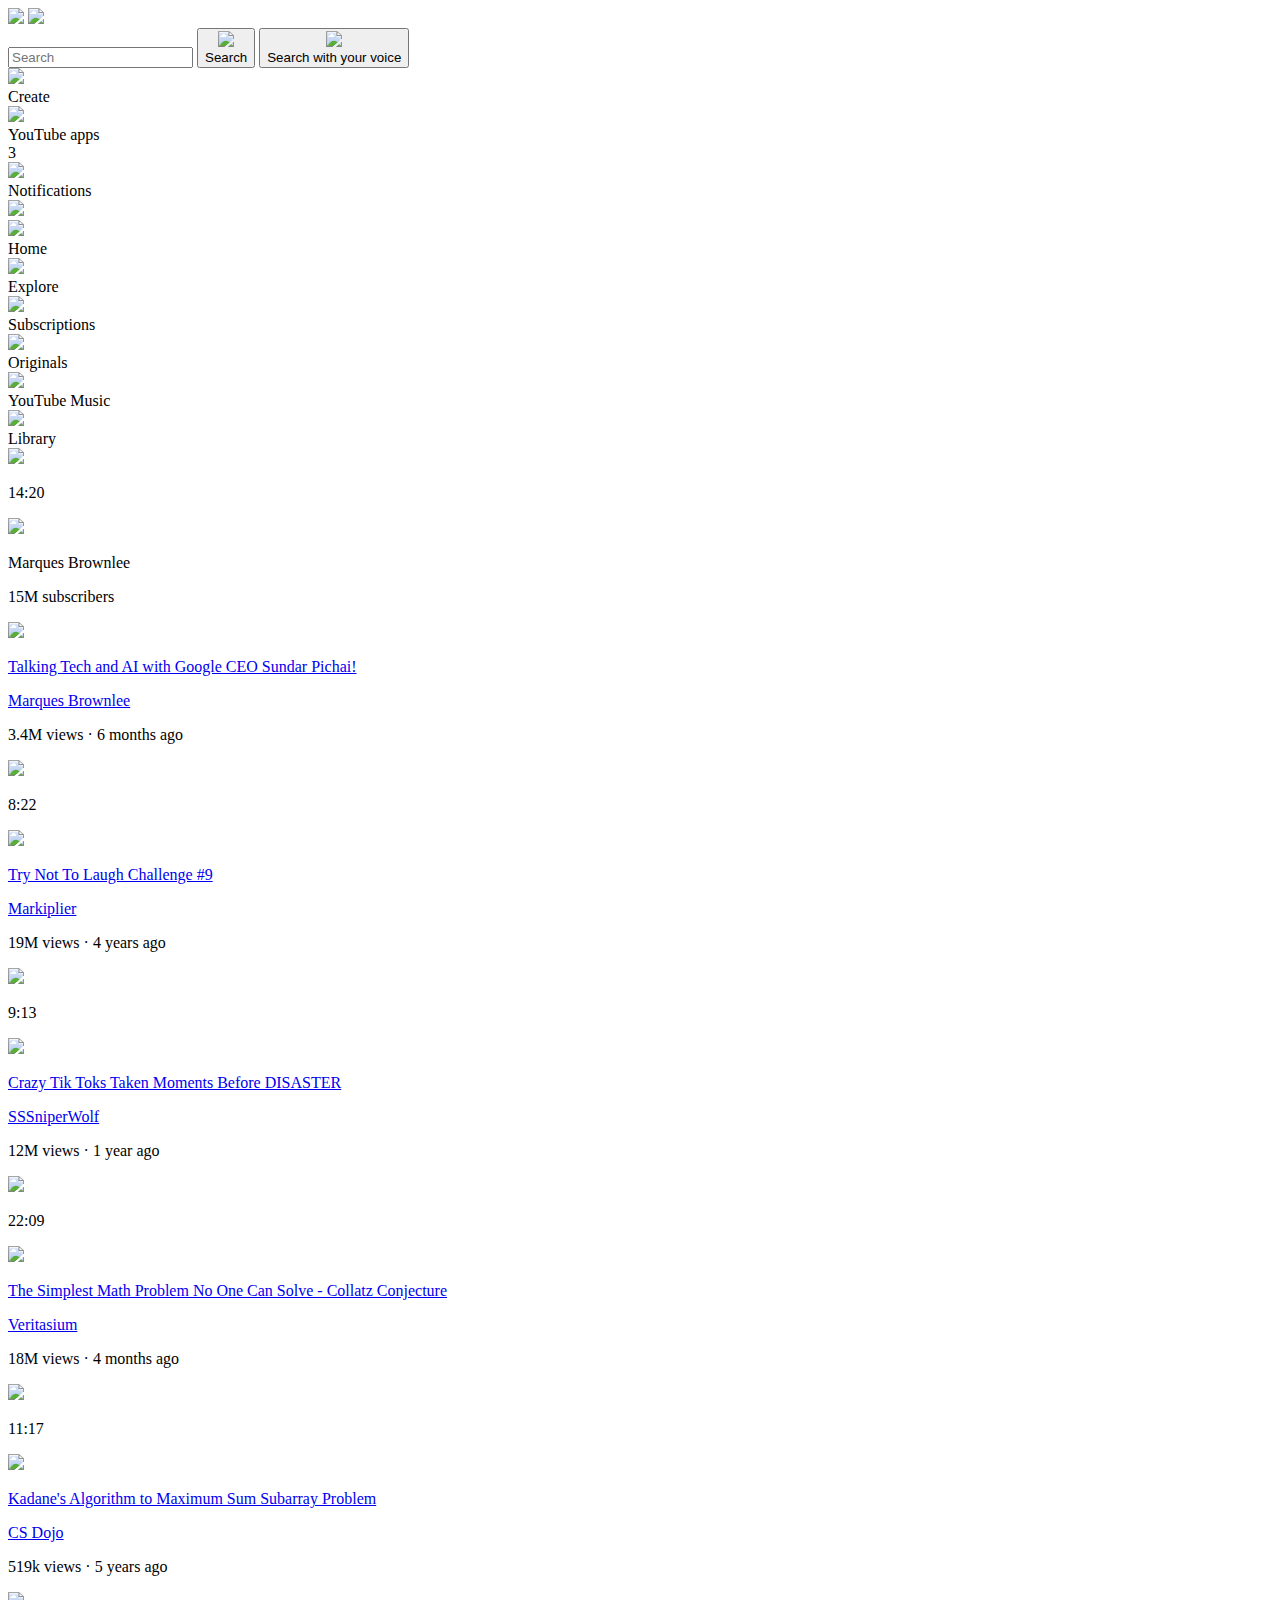
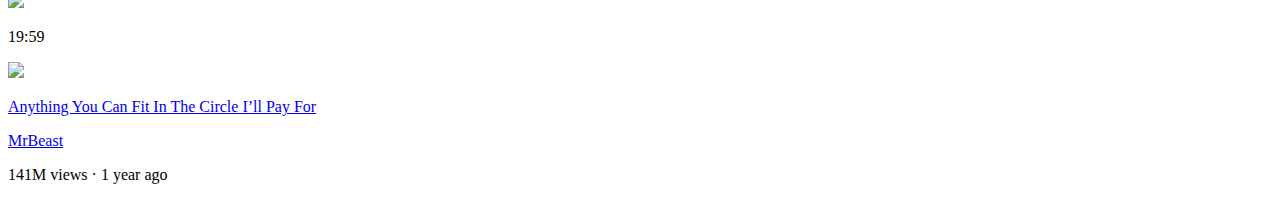
==== youtube.html @ 3969df87 "Add files via upload" ====
<!DOCTYPE html>
<hmtl>
  <head>
    <title>Youtube.com Clone</title>

    <link rel="preconnect" href="https://fonts.googleapis.com">
    <link rel="preconnect" href="https://fonts.gstatic.com" crossorigin>
    <link href="https://fonts.googleapis.com/css2?family=Roboto:wght@400;500;700&display=swap" rel="stylesheet">

    
    <link rel="stylesheet" href="styles/general.css">
    <link rel="stylesheet" href="styles/header.css">
    <link rel="stylesheet" href="styles/video.css">
    <link rel="stylesheet" href="styles/sidebar.css">

  </head>
  <body>
    <header class="header">

      <div class="left-section">
        <img class="hamburger-menu" src="icons/hamburger-menu.svg">
        <img class="youtube-logo" src="icons/youtube-logo.svg">
      </div>

      <div class="middle-section">
        <input class="search-bar" type="text" 
        placeholder="Search">

        <button class="search-button">
          <img class="search-icon" src="icons/search.svg">
          <div class="tooltip">Search</div>
        </button>
        <!--Comment-->

        <button class="voice-search-button">
          <img class="voice-search-icon" src="icons/voice-search-icon.svg">
          <div class="tooltip">Search with your voice</div>
        </button>
      </div>

      <div class="right-section">

        <div class="upload-icon-container">
          <img class="upload-icon" src="icons/upload.svg">
          <div class="tooltip">Create</div>
        </div>

        <div class="youtube-apps-icon-container">
          <img class="youtube-apps-icon" src="icons/youtube-apps.svg">
          <div class="tooltip">YouTube apps</div>
        </div>
 
        <div class="notifications-icon-container">
          <div class="notifications-count">3</div>
          <img class="notifications-icon" src="icons/notifications.svg">
          <div class="tooltip">Notifications</div>
        </div>

        <img class="current-user-picture" src="ProfilePics/my-channel.jpeg">

      </div>

    </header>

    <nav class="sidebar">
      <div class="sidebar-link">
        <img src="icons/home.svg">
        <div>Home</div>
      </div>
      <div class="sidebar-link">
        <img src="icons/explore.svg">
        <div>Explore</div>
      </div>
      <div class="sidebar-link">
        <img src="icons/subscriptions.svg">
        <div>Subscriptions</div>
      </div>
      <div class="sidebar-link">
        <img src="icons/originals.svg">
        <div>Originals</div>
      </div>
      <div class="sidebar-link">
        <img src="icons/youtube-music.svg">
        <div>YouTube Music</div>
      </div>
      <div class="sidebar-link">
        <img src="icons/library.svg">
        <div>Library</div>
      </div>
    </nav>
    
    <main>
      <section class="video-grid">
      
        <div class="video-preview">
          <div class="thumbnail-row">
            <a href="https://www.youtube.com/watch?v=n2RNcPRtAiY">
              <img class="thumbnail" src="thumbnails/thumbnail-1.webp">
            </a>
            <div class="video-time">
              <p>14:20</p>
            </div>

          </div>
          <div class="video-info-grid">
            <div class="channel-picture">

              <div class="profile-tooltip">
                
                <div class="profile-tooltip-image-box">
                  <img class="profile-picture" src="profilePics/channel-1.jpg"></img>
                </div>

                <div class="profile-tooltip-info">
                  <p class="profile-tooltip-name">Marques Brownlee</p>
                  <p class="profile-tooltip-subscribers">15M subscribers</p>
                </div>
              
              </div>

              <a href="https://www.youtube.com/c/mkbhd">
                <img class="profile-picture" src="profilePics/channel-1.jpg">
              </a>
            </div>
            <div class="video-info">
              <p class="video-title">
                <a class="video-link" href="https://www.youtube.com/watch?v=n2RNcPRtAiY">
                  Talking Tech and AI with Google CEO Sundar Pichai!</a>
              </p>
              <p class="video-author">
                <a class="channel-link" href="https://www.youtube.com/c/mkbhd">
                  Marques Brownlee</a>
              </p>
              <p class="video-stats">
                3.4M views &#183; 6 months ago
              </p>
            </div>
            
            
          </div>
          
        
        
        </div>

        <div class="video-preview">
          <div class="thumbnail-row">
            <a href="https://www.youtube.com/watch?v=mP0RAo9SKZk">
              <img class="thumbnail" src="thumbnails/thumbnail-2.webp">
            </a>  
            <div class="video-time">
              <p>8:22</p>
            </div>
          </div>
          <div class="video-info-grid">
            <div class="channel-picture">
              <a href="https://www.youtube.com/c/markiplier">
                <img class="profile-picture" src="profilePics/channel-2.jpg">
              </a>
            </div>
            <div class="video-info">
              <p class="video-title">
                <a class="video-link" href="https://www.youtube.com/watch?v=mP0RAo9SKZk">
                  Try Not To Laugh Challenge #9</a>
              </p>
              <p class="video-author">
                <a class="channel-link" href="https://www.youtube.com/c/markiplier">
                  Markiplier</a>
              </p>
              <p class="video-stats">
                19M views &#183; 4 years ago
              </p>
            </div>
            
            
          </div>
          
        
        
        </div>

        <div class="video-preview">
          <div class="thumbnail-row">
            <a href="https://www.youtube.com/watch?v=FgjPQQeTh1w">
              <img class="thumbnail" src="thumbnails/thumbnail-3.webp">
            </a>
            <div class="video-time">
              <p>9:13</p>
            </div>
          </div>
          <div class="video-info-grid">
            <div class="channel-picture">
              <a href="https://www.youtube.com/user/SSSniperWolf">
                <img class="profile-picture" src="profilePics/channel-3.jpg">
              </a>
            </div>
            <div class="video-info">
              <p class="video-title">
                <a class="video-link" href="https://www.youtube.com/watch?v=FgjPQQeTh1w">
                  Crazy Tik Toks Taken Moments Before DISASTER</a>
              </p>
              <p class="video-author">
                <a class="channel-link" href="https://www.youtube.com/user/SSSniperWolf">
                  SSSniperWolf</a>
              </p>
              <p class="video-stats">
                12M views &#183; 1 year ago
              </p>
            </div>
            
            
          </div>
          
        
        
        </div>

        <div class="video-preview">
          <div class="thumbnail-row">
            <a href="https://www.youtube.com/watch?v=094y1Z2wpJg">
              <img class="thumbnail" src="thumbnails/thumbnail-4.webp">
            </a>
            <div class="video-time">
              <p>22:09</p>
            </div>
          </div>
          <div class="video-info-grid">
            <div class="channel-picture">
              <a href="https://www.youtube.com/c/veritasium">
                <img class="profile-picture" src="profilePics/channel-4.jpg">
              </a>
            </div>
            <div class="video-info">
              <p class="video-title">
                <a class="video-link" href="https://www.youtube.com/watch?v=094y1Z2wpJg">
                  The Simplest Math Problem No One Can Solve - Collatz Conjecture</a>
              </p>
              <p class="video-author">
                <a class="channel-link" href="https://www.youtube.com/c/veritasium">
                  Veritasium</a>
              </p>
              <p class="video-stats">
                18M views &#183; 4 months ago
              </p>
            </div>
            
            
          </div>
          
        
        
        </div>

        <div class="video-preview">
          <div class="thumbnail-row">
            <a href="https://www.youtube.com/watch?v=86CQq3pKSUw">
              <img class="thumbnail" src="thumbnails/thumbnail-5.webp">
            </a>
            <div class="video-time">
              <p>11:17</p>
            </div>
          </div>
          <div class="video-info-grid">
            <div class="channel-picture">
              <a href="https://www.youtube.com/c/CSDojo">
              <img class="profile-picture" src="profilePics/channel-5.jpg">
              </a>
            </div>
            <div class="video-info">
              <p class="video-title">
                <a class="video-link" href="https://www.youtube.com/watch?v=86CQq3pKSUw">
                  Kadane's Algorithm to Maximum Sum Subarray Problem</a>
              </p>
              <p class="video-author">
                <a class="channel-link" href="https://www.youtube.com/c/CSDojo">
                  CS Dojo</a>
              </p>
              <p class="video-stats">
                519k views &#183; 5 years ago
              </p>
            </div>
            
            
          </div>
          
        
        
        </div>

        <div class="video-preview">
          <div class="thumbnail-row">
            <a href="https://www.youtube.com/watch?v=yXWw0_UfSFg">
              <img class="thumbnail" src="thumbnails/thumbnail-6.webp">
            </a>
            <div class="video-time">
              <p>19:59</p>
            </div>
          </div>
          <div class="video-info-grid">
            <div class="channel-picture">
              <a href="https://www.youtube.com/channel/UCX6OQ3DkcsbYNE6H8uQQuVA">
                <img class="profile-picture" src="profilePics/channel-6.jpg">
              </a>
            </div>
            <div class="video-info">
              <p class="video-title">
                <a class="video-link" href="https://www.youtube.com/watch?v=yXWw0_UfSFg">
                  Anything You Can Fit In The Circle I’ll Pay For</a>
              </p>
              <p class="video-author">
                <a class="channel-link" href="https://www.youtube.com/channel/UCX6OQ3DkcsbYNE6H8uQQuVA">
                  MrBeast</a>
              </p>
              <p class="video-stats">
                141M views &#183; 1 year ago
              </p>
            </div>
            
            
          </div>
          
        
        
        </div>

      </section>
    </main>
  </body>
</hmtl>
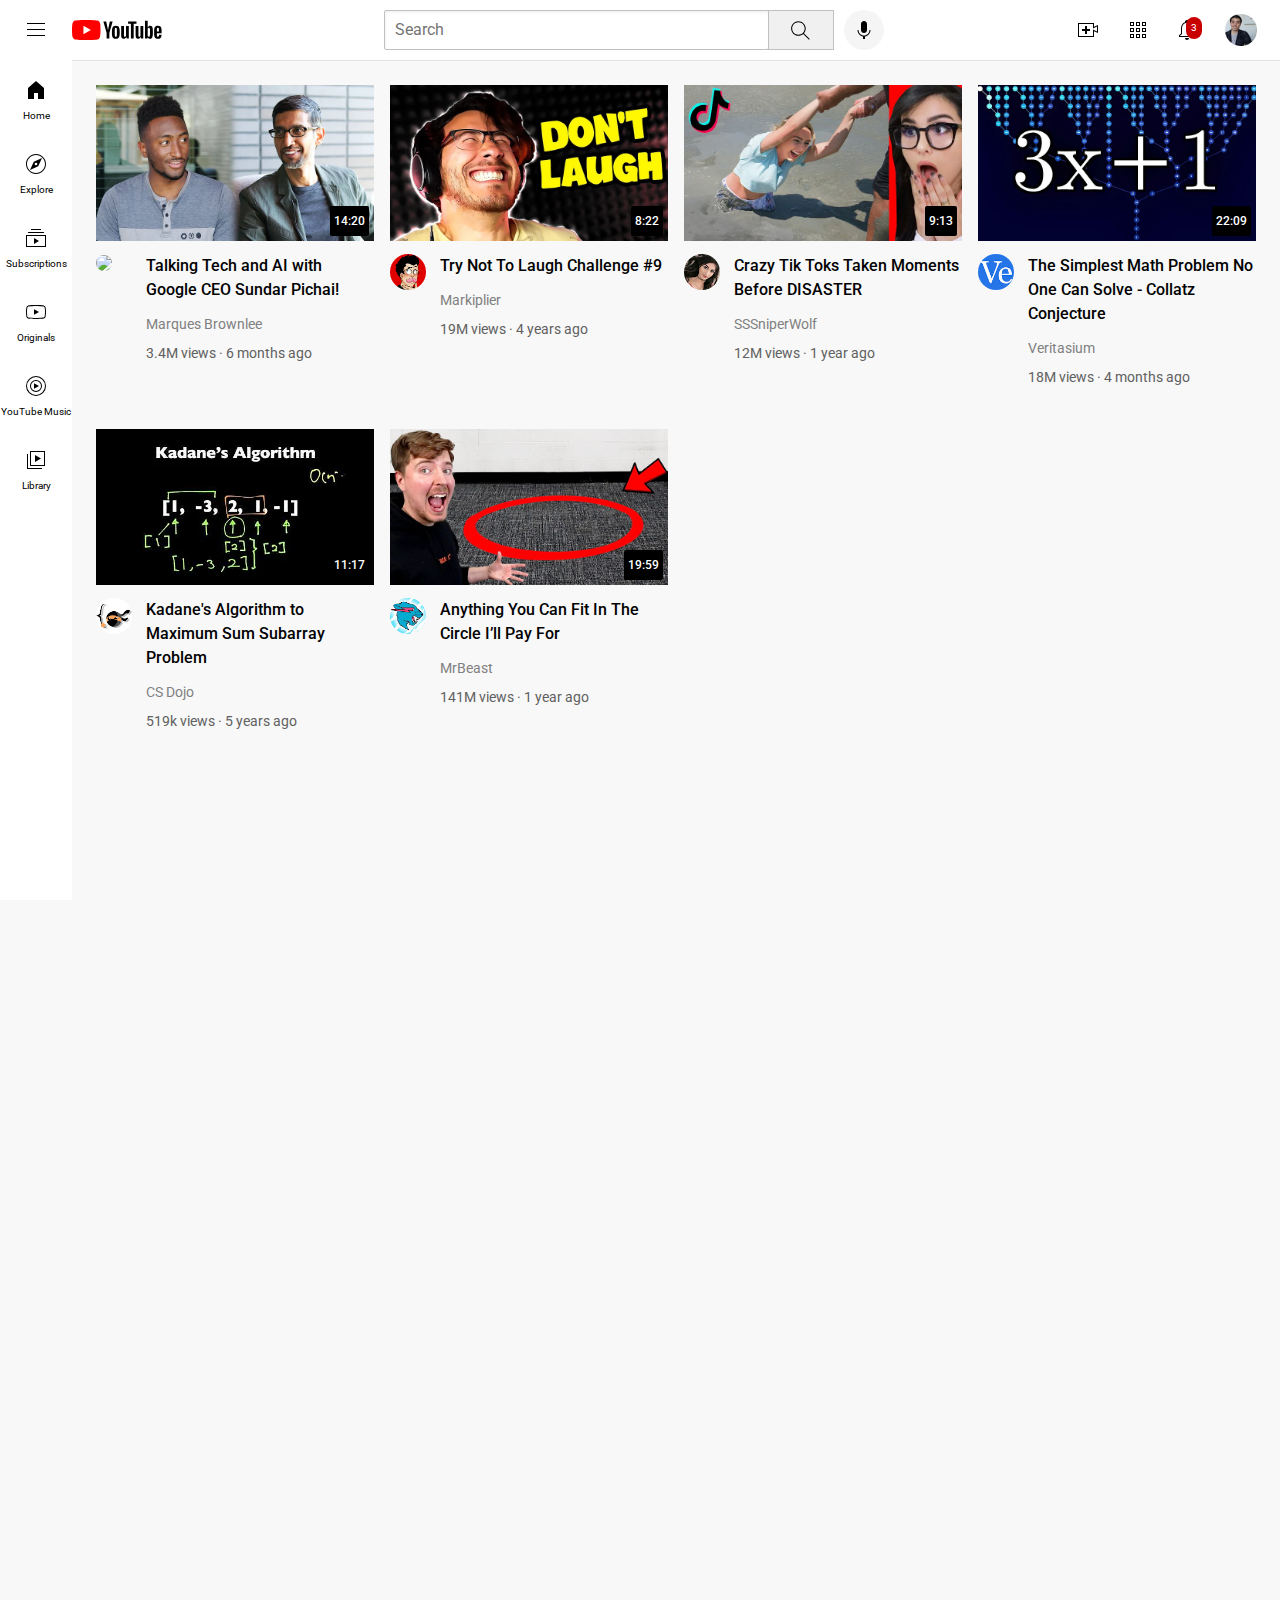
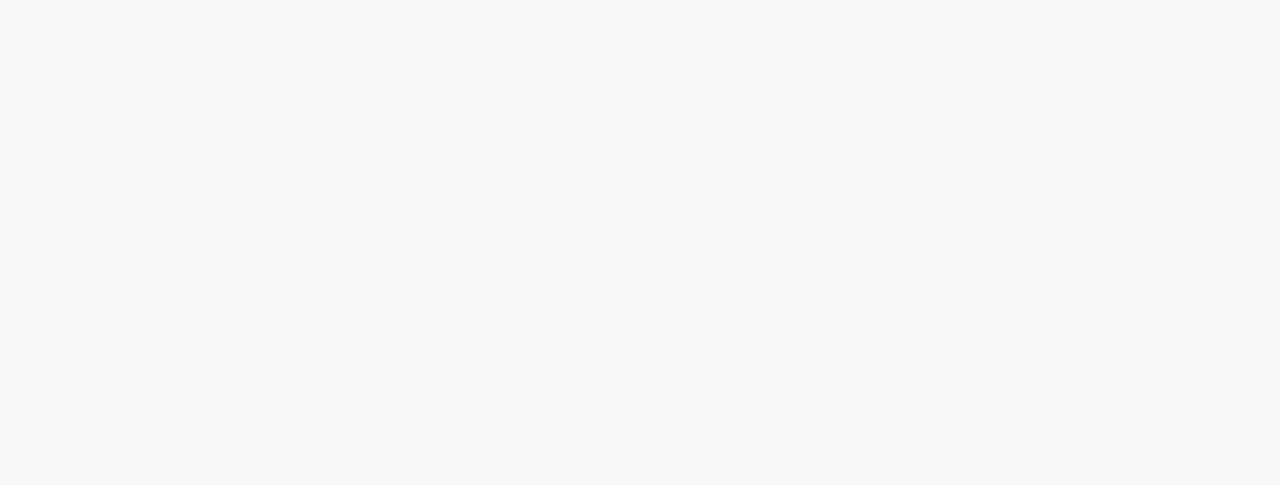
==== commit 0e00de3a: "Add files via upload" ====
--- a/youtube.html
+++ b/youtube.html
@@ -30,7 +30,7 @@
           <img class="search-icon" src="icons/search.svg">
           <div class="tooltip">Search</div>
         </button>
-        <!--Comment-->
+        <!--Put position absolute inside position relative-->
 
         <button class="voice-search-button">
           <img class="voice-search-icon" src="icons/voice-search-icon.svg">
@@ -155,7 +155,7 @@
           <div class="video-info-grid">
             <div class="channel-picture">
               <a href="https://www.youtube.com/c/markiplier">
-                <img class="profile-picture" src="profilePics/channel-2.jpg">
+                <img class="profile-picture" src="ProfilePics/channel-2.jpg">
               </a>
             </div>
             <div class="video-info">
@@ -191,7 +191,7 @@
           <div class="video-info-grid">
             <div class="channel-picture">
               <a href="https://www.youtube.com/user/SSSniperWolf">
-                <img class="profile-picture" src="profilePics/channel-3.jpg">
+                <img class="profile-picture" src="ProfilePics/channel-3.jpg">
               </a>
             </div>
             <div class="video-info">
@@ -227,7 +227,7 @@
           <div class="video-info-grid">
             <div class="channel-picture">
               <a href="https://www.youtube.com/c/veritasium">
-                <img class="profile-picture" src="profilePics/channel-4.jpg">
+                <img class="profile-picture" src="ProfilePics/channel-4.jpg">
               </a>
             </div>
             <div class="video-info">
@@ -263,7 +263,7 @@
           <div class="video-info-grid">
             <div class="channel-picture">
               <a href="https://www.youtube.com/c/CSDojo">
-              <img class="profile-picture" src="profilePics/channel-5.jpg">
+              <img class="profile-picture" src="ProfilePics/channel-5.jpg">
               </a>
             </div>
             <div class="video-info">
@@ -299,7 +299,7 @@
           <div class="video-info-grid">
             <div class="channel-picture">
               <a href="https://www.youtube.com/channel/UCX6OQ3DkcsbYNE6H8uQQuVA">
-                <img class="profile-picture" src="profilePics/channel-6.jpg">
+                <img class="profile-picture" src="ProfilePics/channel-6.jpg">
               </a>
             </div>
             <div class="video-info">
--- a/styles/general.css
+++ b/styles/general.css
@@ -0,0 +1,17 @@
+p {
+  margin-top: 0;
+  margin-bottom: 0;
+}
+
+body {
+  /*This style below will be inherited*/
+  font-family: Roboto, Arial;
+  margin: 0;
+  padding-top: 85px;
+  padding-left: 96px;
+  padding-right: 24px;
+  height: 2000px;
+  background-color: rgb(248, 248, 248);
+  font-size: 14px;
+  line-height: 20px;
+}--- a/styles/header.css
+++ b/styles/header.css
@@ -0,0 +1,185 @@
+.header {
+  z-index: 65;
+  height: 55px;
+  justify-content: space-between;
+  height: 60px;
+  display: flex;
+  flex-direction: row;
+  position: fixed;
+  top: 0;
+  left: 0;
+  right: 0;
+
+  background-color: white;
+  border-bottom-style: solid;
+  border-bottom-width: 1px;
+  border-bottom-color: rgb(228, 227, 227);
+}
+
+.left-section {
+  display: flex;
+  align-items: center;
+}
+
+.youtube-logo {
+  height: 20px;
+}
+
+.hamburger-menu {
+  height: 24px;
+  margin-left: 24px;
+  margin-right: 24px;
+}
+
+.middle-section {
+  flex: 1;
+  max-width: 500px;
+  margin-left: 100px;
+  margin-right: 58px;
+  display: flex;
+  align-items: center;
+}
+
+.search-bar {
+  flex: 1;
+  height: 36px;
+  padding-left: 10px;
+  font-size: 16px;
+  border-radius: 2px;
+  border: 1px solid rgb(192, 192, 192);
+  box-shadow: inset 1px 2px 3px rgba(0, 0, 0, 0.05);
+  width: 0;
+}
+
+.search-bar::placeholder {
+  font-family: Roboto, Arial;
+  font-size: 16px;
+}
+
+.search-button {
+  height: 40px;
+  width: 66px;
+  background-color: rgb(240, 240, 240);
+  border-width: 1px;
+  border-style: solid;
+  border-color: rgb(192, 192, 192);
+  margin-left: -1px;
+  margin-right: 10px;
+}
+
+.search-button:hover {
+  background-color: rgb(235, 235, 235);
+}
+
+.search-button:active {
+  background-color: rgb(228, 228, 228);
+}
+
+.search-button .tooltip,
+.voice-search-button .tooltip,
+.upload-icon-container .tooltip,
+.youtube-apps-icon-container .tooltip,
+.notifications-icon-container .tooltip {
+  position: absolute;
+  background-color: rgb(102, 102, 102);
+  color: white;
+  padding-top: 9px;
+  padding-bottom: 9px;
+  padding-left: 9px;
+  padding-right: 9px;
+  border-radius: 2px;
+  top: 62px;
+  font-size: 12px;
+  opacity: 0;
+  transition: opacity 0.15s;
+  pointer-events: none;
+  white-space: nowrap;
+}
+
+.upload-icon-container .tooltip,
+.youtube-apps-icon-container .tooltip,
+.notifications-icon-container .tooltip {
+  top: 42px;
+}
+
+
+.search-button:hover .tooltip,
+.voice-search-button:hover .tooltip,
+.upload-icon-container:hover .tooltip,
+.youtube-apps-icon-container:hover .tooltip,
+.notifications-icon-container:hover .tooltip {
+  opacity: .9;
+}
+
+.search-icon {
+  height: 25px;
+}
+
+.voice-search-button {
+  height: 40px;
+  width: 40px;
+  border-radius: 20px;
+  border: none;
+  background-color: rgb(245, 245, 245);
+}
+
+.search-button,
+.voice-search-button,
+.upload-icon-container,
+.youtube-apps-icon-container,
+.notifications-icon-container {
+  display: flex;
+  justify-content: center;
+  position: relative;
+  align-items: center;
+  cursor: pointer;
+}
+
+.voice-search-icon {
+  height: 24px;
+}
+
+.right-section {
+  width: 207px;
+  display: flex;
+  align-items: center;
+  justify-content: space-around;
+  margin-right: 10px;
+  flex-shrink: 0;
+}
+
+.notifications-icon-container {
+  position: relative;
+}
+
+.notifications-count {
+  z-index: 54;
+  position: absolute;
+  background-color: rgb(200, 0, 0);
+  color: white;
+  top: -1px;
+  right: -3px;
+  font-size: 10px;
+  padding-left: 5px;
+  padding-right: 5px;
+  padding-top: 1px;
+  padding-bottom: 1px;
+  border-radius: 10px;
+}
+
+.upload-icon {
+  height: 24px;
+}
+
+.youtube-apps-icon {
+  height: 24px;
+}
+
+.notifications-icon {
+  height: 24px;
+  z-index: 53;
+}
+
+.current-user-picture {
+  height: 32px;
+}--- a/styles/video.css
+++ b/styles/video.css
@@ -0,0 +1,157 @@
+.thumbnail {
+  width: 100%;
+}
+
+.video-info-grid {
+  display: grid;
+  grid-template-columns: 50px 1fr;
+}
+
+.profile-picture {
+  z-index: 190;
+  border-radius: 50px;
+  width: 36px;
+}
+
+.video-title,
+.video-link {
+  color: black;
+  margin-top: 0;
+  font-weight: 500;
+  margin-bottom: 10px;
+  text-decoration: none;
+}
+
+
+.thumbnail-row {
+  margin-bottom: 6px;
+  position: relative;
+}
+
+.video-time {
+  background-color: black;
+  color: white;
+  position: absolute;
+  right: 5px;
+  bottom: 12px;
+  font-size: 12px;
+  font-weight: 500;
+  padding: 3px 4px;
+  border-radius: 2px;
+}
+
+.video-author,
+.video-stats {
+  font-size: 12px;
+  color: rgb(96, 96, 96);
+}
+
+.video-author,
+.channel-link {
+  margin-bottom: 4px;
+  color: gray;
+  text-decoration: none;
+}
+
+
+.video-grid {
+  display: grid;
+  grid-template-columns: 1fr 1fr 1fr;
+  column-gap: 16px;
+  row-gap: 40px;
+  z-index: 40;
+}
+
+@media (max-width: 750px) {
+  .video-grid {
+    grid-template-columns: 1fr 1fr;
+  }
+}
+
+@media (min-width: 751px) and (max-width: 999px) {
+  .video-grid {
+    grid-template-columns: 1fr 1fr 1fr;
+  }
+}
+
+@media (min-width: 1000px) {
+  .video-grid {
+    grid-template-columns: 1fr 1fr 1fr 1fr;
+    font-size: 16px;
+    line-height: 24px;
+  }
+}
+
+@media screen and (min-width: 1000px) {
+  .channel-link {
+    font-size: 14px;
+  }
+}
+
+@media screen and (min-width: 1000px) {
+  .video-stats {
+    font-size: 14px;
+  }
+}
+
+
+.channel-picture {
+  position: relative;
+  height: 50px;
+}
+
+.profile-tooltip {
+  z-index: 180;
+  position: absolute;
+  display: flex;
+  background-color: white;
+  bottom: -55px;
+  left: 0px;
+  padding-top: 8px;
+  padding-left: 8px;
+  padding-bottom: 4px;
+  border-radius: 5px;
+  border-style: solid;
+  border-color: rgb(235, 235, 235);
+  border-width: 1px;
+  opacity: 0;
+  box-shadow: 2.5px 1px 10px rgb(214, 214, 214);
+  pointer-events: none;
+}
+
+.profile-tooltip .profile-picture {
+  width: 40px;
+  border-radius: 55px;
+}
+
+.channel-picture:hover .profile-tooltip {
+  opacity: 1;
+}
+
+.profile-tooltip-info {
+  z-index: 190;
+  display: flex;
+  flex-direction: column;
+  justify-content: space-around;
+  width: 155px;
+  height: 43px;
+  white-space: nowrap;
+}
+
+.profile-tooltip-image-box {
+  z-index: 190;
+  width: 45px;
+  height: 43px;
+}
+
+.profile-tooltip-name {
+  color: black;
+  font-weight: 700;
+  font-size: 16px;
+}
+
+.profile-tooltip-subscribers {
+  color: rgb(71, 71, 71);
+  font-size: 14px;
+
+}
--- a/styles/sidebar.css
+++ b/styles/sidebar.css
@@ -0,0 +1,34 @@
+.sidebar {
+  flex-direction: column;
+  width: 72px;
+  position: fixed;
+  left: 0;
+  top: 60px;
+  bottom: 0;
+  background-color: white;
+  z-index: 70;
+  padding-top: 5px;
+}
+
+.sidebar-link {
+  height: 74px;
+  display: flex;
+  justify-content: center;
+  align-items: center;
+  flex-direction: column;
+  cursor: pointer;
+}
+
+.sidebar-link:hover {
+  background-color: rgb(235, 235, 235);
+}
+
+.sidebar-link img {
+  height: 24px;
+  margin-bottom: 4px;
+}
+
+.sidebar-link div {
+  font-size: 10px;
+  
+}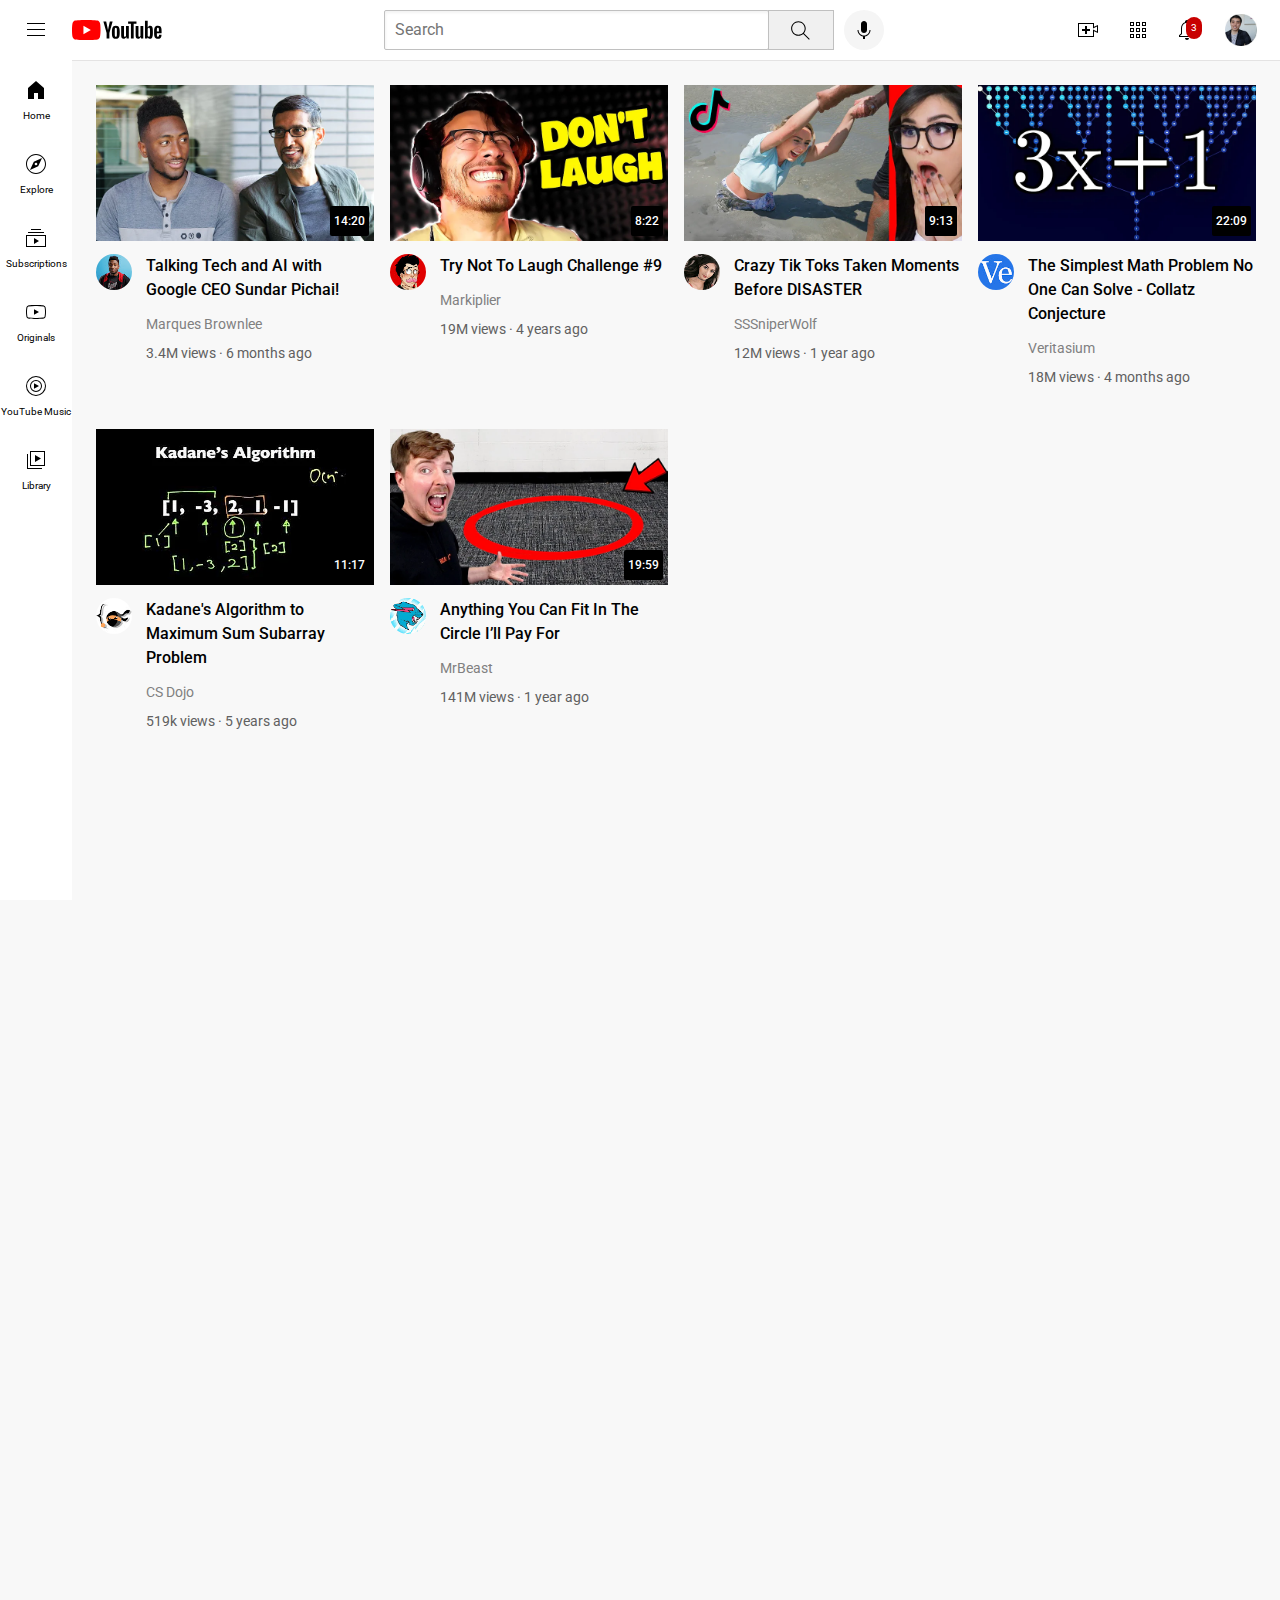
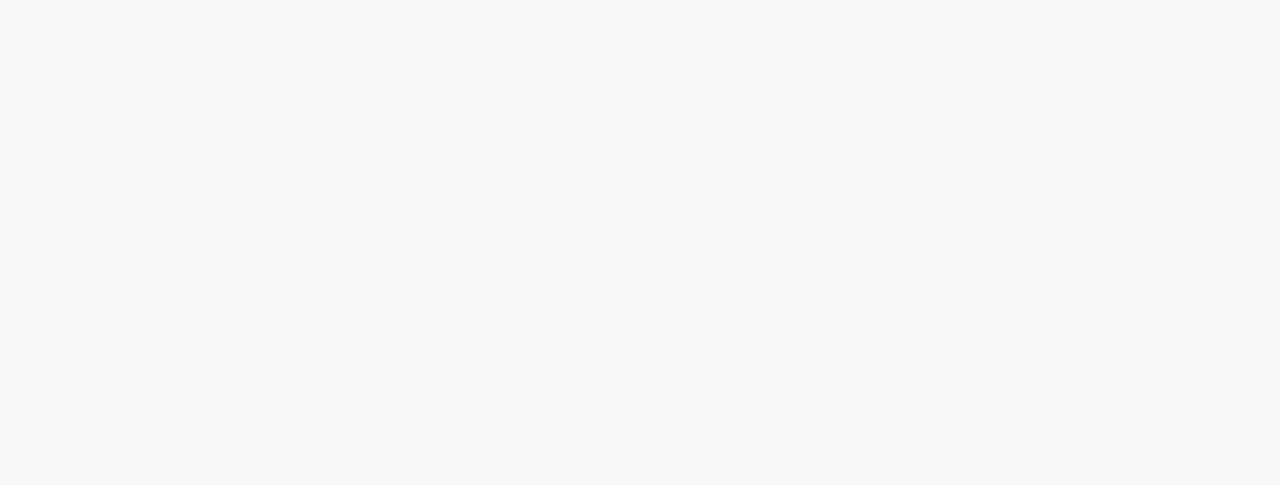
==== commit 4fc031c9: "Add files via upload" ====
--- a/youtube.html
+++ b/youtube.html
@@ -108,7 +108,7 @@
               <div class="profile-tooltip">
                 
                 <div class="profile-tooltip-image-box">
-                  <img class="profile-picture" src="profilePics/channel-1.jpg"></img>
+                  <img class="profile-picture" src="ProfilePics/channel-1.jpg"></img>
                 </div>
 
                 <div class="profile-tooltip-info">
@@ -119,7 +119,7 @@
               </div>
 
               <a href="https://www.youtube.com/c/mkbhd">
-                <img class="profile-picture" src="profilePics/channel-1.jpg">
+                <img class="profile-picture" src="ProfilePics/channel-1.jpg">
               </a>
             </div>
             <div class="video-info">
